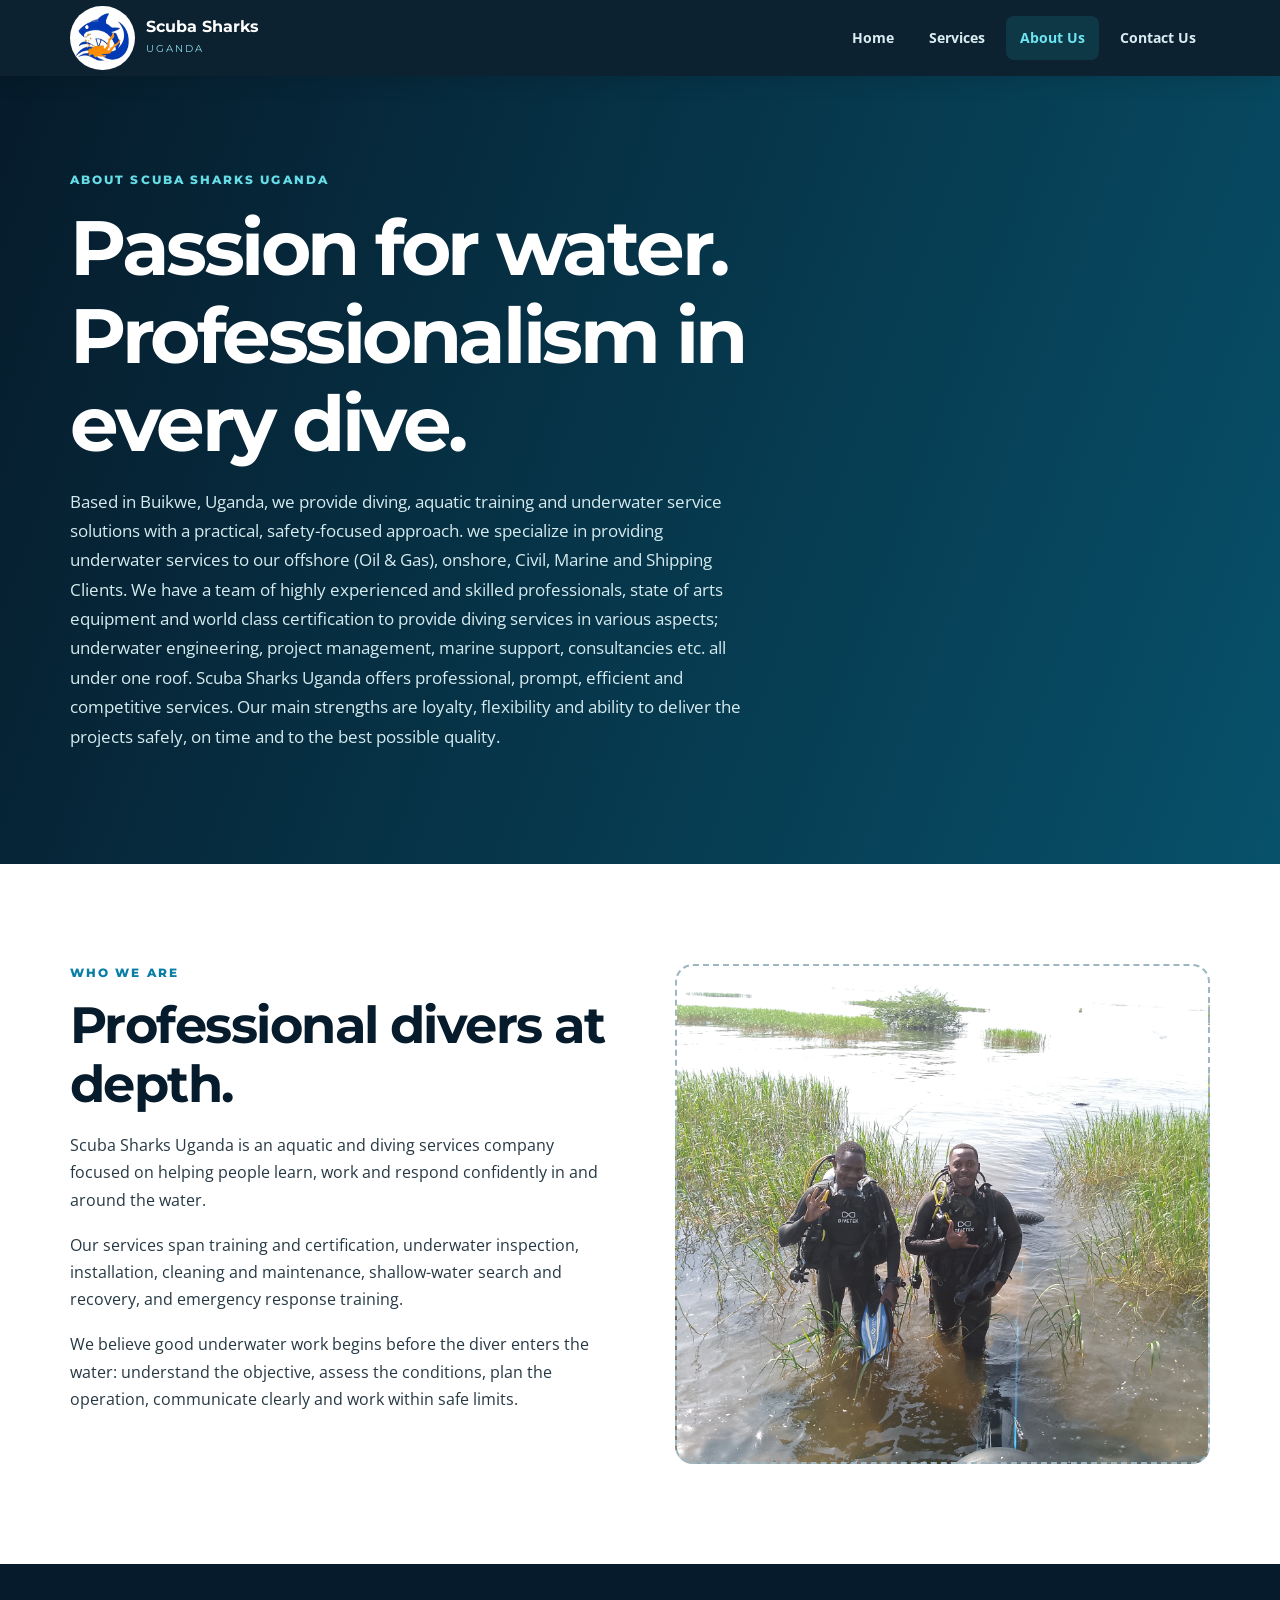
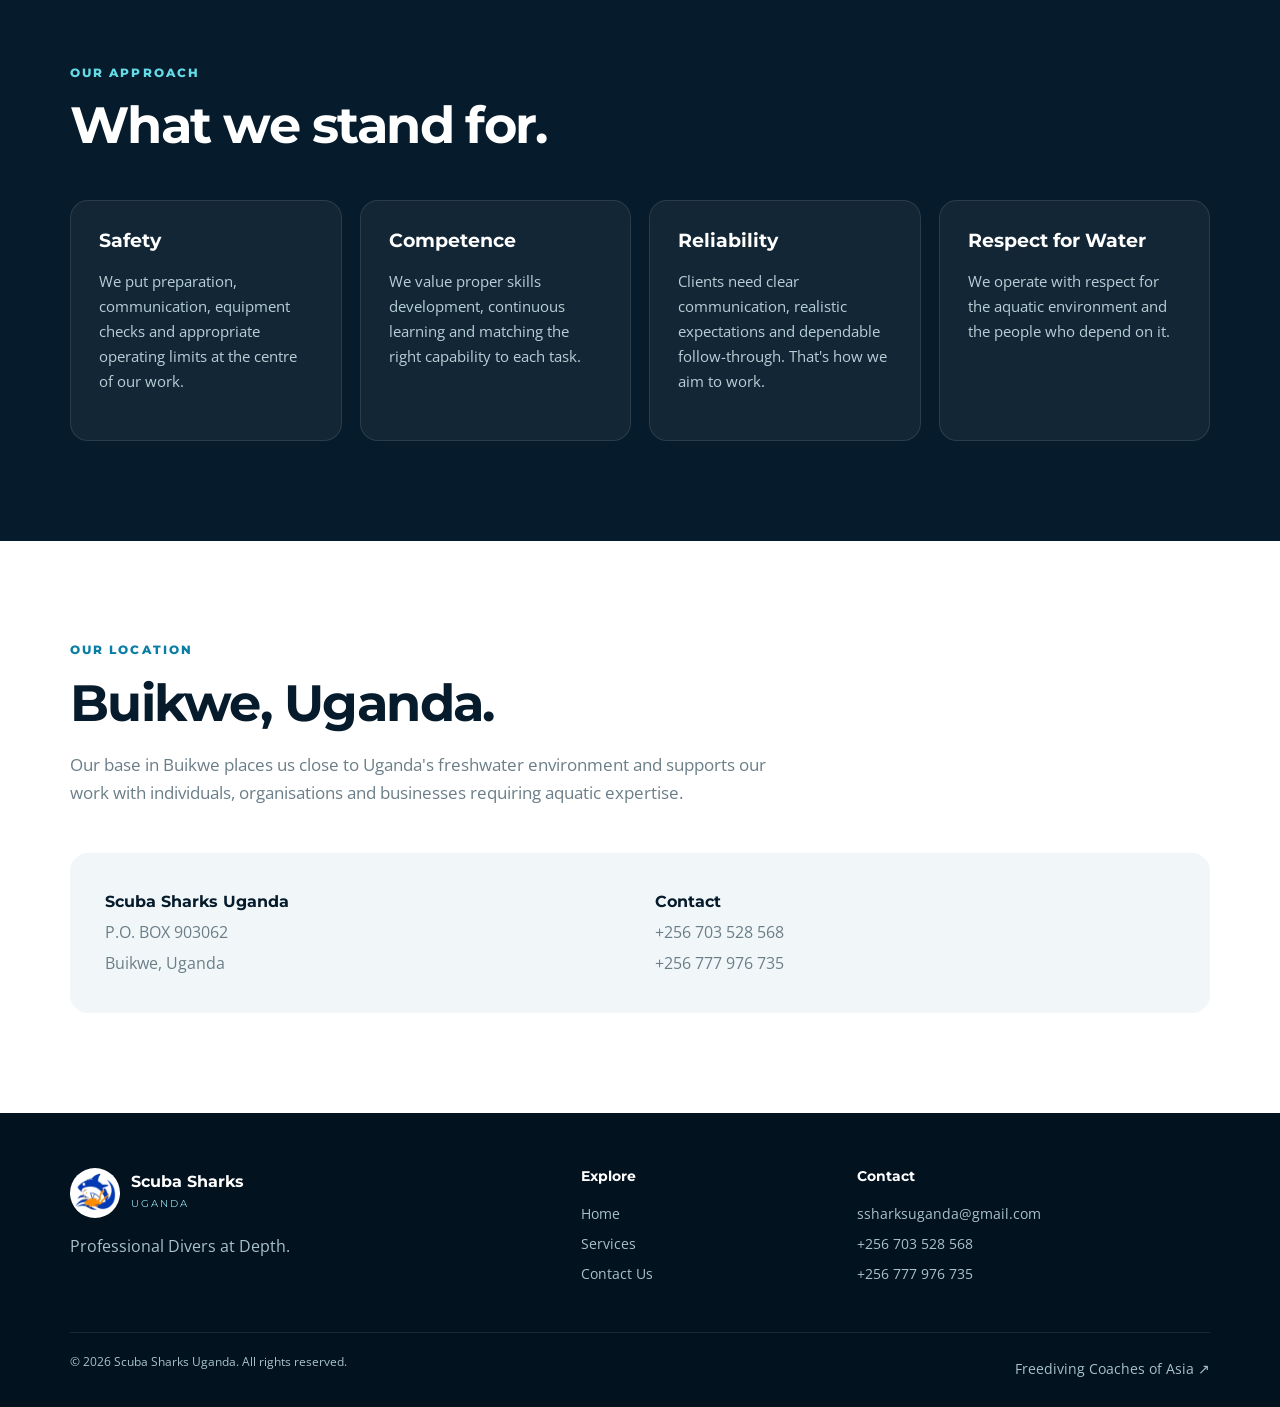
==== about.html @ f4ee9645 "Added files of SCUBA SHARKS UGANDA the New Version Imported all the files together" ====
<!DOCTYPE html>
<html lang="en">
<head>
  <meta charset="UTF-8"><meta name="viewport" content="width=device-width, initial-scale=1.0">
  <meta name="description" content="About Scuba Sharks Uganda, a diving and aquatic services company based in Buikwe, Uganda.">
  <title>About Us | Scuba Sharks Uganda</title>
  <link rel="preconnect" href="https://fonts.googleapis.com"><link rel="preconnect" href="https://fonts.gstatic.com" crossorigin>
  <link href="https://fonts.googleapis.com/css2?family=Montserrat:wght@500;600;700;800&family=Open+Sans:wght@400;600;700&display=swap" rel="stylesheet">
  <link rel="stylesheet" href="css/style.css">
</head>
<body>
<header class="site-header"><nav class="nav container"><a class="brand" href="index.html"><span class="brand-mark" style="height: 4.5em; width: 4.5em; background: white;"><img src="images/ssu_logo_001.webp" alt="SSU Logo" width="54.3em" height="54.3em"/></span><span><strong>Scuba Sharks</strong><small>UGANDA</small></span></a><button class="nav-toggle" aria-label="Open menu">☰</button><div class="nav-links"><a href="index.html">Home</a><a href="services.html">Services</a><a class="active" href="about.html">About Us</a><a href="contact.html">Contact Us</a></div></nav></header>

<main>
<section class="page-hero"><div class="container"><p class="eyebrow">ABOUT SCUBA SHARKS UGANDA</p><h1>Passion for water.<br>Professionalism in every dive.</h1><p>Based in Buikwe, Uganda, we provide diving, aquatic training and underwater service solutions with a practical, safety-focused approach. 
  we specialize in providing underwater services to our offshore (Oil & Gas), onshore, Civil, Marine and Shipping Clients. We have a team of highly experienced and skilled professionals, state of arts equipment and world class 
      certification to provide diving services in various aspects; underwater engineering, project management, marine support, consultancies etc. all under one roof. Scuba Sharks Uganda offers professional, prompt, efficient and competitive 
      services. Our main strengths are loyalty, flexibility and ability to deliver the projects safely, on time and to the best possible quality. 
</p></div></section>

<section class="section container">
  <div class="two-col about-intro">
    <div><p class="eyebrow">WHO WE ARE</p><h2>Professional divers at depth.</h2><p>Scuba Sharks Uganda is an aquatic and diving services company focused on helping people learn, work and respond confidently in and around the water.
    </p><p>Our services span training and certification, underwater inspection, installation, cleaning and maintenance, shallow-water search and recovery, and emergency response training.</p><p>We believe good underwater work begins before the diver enters the water: understand the objective, assess the conditions, plan the operation, communicate clearly and work within safe limits.</p></div>
    <div class="photo-placeholder tall" style="background-image: url(images/ssu003.webp); background-position: center; background-size: cover;"></div>
  </div>
</section>

<section class="section section-dark">
  <div class="container">
    <div class="section-heading"><p class="eyebrow">OUR APPROACH</p><h2>What we stand for.</h2></div>
    <div class="cards values">
      <article class="card dark-card"><h3>Safety</h3><p>We put preparation, communication, equipment checks and appropriate operating limits at the centre of our work.</p></article>
      <article class="card dark-card"><h3>Competence</h3><p>We value proper skills development, continuous learning and matching the right capability to each task.</p></article>
      <article class="card dark-card"><h3>Reliability</h3><p>Clients need clear communication, realistic expectations and dependable follow-through. That's how we aim to work.</p></article>
      <article class="card dark-card"><h3>Respect for Water</h3><p>We operate with respect for the aquatic environment and the people who depend on it.</p></article>
    </div>
  </div>
</section>

<section class="section container">
  <div class="section-heading"><p class="eyebrow">OUR LOCATION</p><h2>Buikwe, Uganda.</h2><p>Our base in Buikwe places us close to Uganda's freshwater environment and supports our work with individuals, organisations and businesses requiring aquatic expertise.</p></div>
  <div class="location-card"><div><strong>Scuba Sharks Uganda</strong><span>P.O. BOX 903062</span><span>Buikwe, Uganda</span></div><div><strong>Contact</strong><span>+256 703 528 568</span><span>+256 777 976 735</span></div></div>
</section>
</main>

<footer class="footer"><div class="container footer-grid"><div><a class="brand footer-brand" href="index.html"><span class="brand-mark"  style="height: 3.5em; width: 3.5em; background: white;"><img src="images/ssu_logo_001.webp" alt="SSU Logo" width="41.3em" height="41.3em"/></span><span><strong>Scuba Sharks</strong><small>UGANDA</small></span></a><p>Professional Divers at Depth.</p></div><div><h4>Explore</h4><a href="index.html">Home</a><a href="services.html">Services</a><a href="contact.html">Contact Us</a></div><div><h4>Contact</h4><a href="mailto:ssharksuganda@gmail.com">ssharksuganda@gmail.com</a><a href="tel:+256703528568">+256 703 528 568</a><a href="tel:+256777976735">+256 777 976 735</a></div></div><div class="footer-bottom container"><span>© 2026 Scuba Sharks Uganda. All rights reserved.</span><a href="https://www.fcoa.online" target="_blank" rel="noopener">Freediving Coaches of Asia ↗</a></div></footer>
<script src="js/script.js"></script>
</body>
</html>
---- css/style.css ----
:root{--navy:#061b2b;--deep:#08283d;--blue:#087ea4;--cyan:#20c4d9;--white:#fff;--mist:#f1f7f9;--text:#263843;--muted:#6b7e88;--line:#d9e5e9;--shadow:0 18px 50px rgba(4,32,48,.11);--radius:18px}
*{box-sizing:border-box}html{scroll-behavior:smooth}body{margin:0;color:var(--text);font-family:"Open Sans",Arial,sans-serif;line-height:1.7;background:#fff}h1,h2,h3,h4{font-family:Montserrat,Arial,sans-serif;line-height:1.15;color:var(--navy);margin:0 0 18px}h1{font-size:clamp(2.7rem,6vw,5.4rem);letter-spacing:-.045em}h2{font-size:clamp(2rem,4vw,3.2rem);letter-spacing:-.03em}h3{font-size:1.2rem}p{margin:0 0 18px}.container{width:min(1140px,calc(100% - 40px));margin:auto}.site-header{position:sticky;top:0;z-index:50;background:rgba(6,27,43,.97);box-shadow:0 4px 25px rgba(0,0,0,.12)}.nav{height:76px;display:flex;align-items:center;justify-content:space-between}.brand{display:flex;align-items:center;gap:11px;color:#fff;text-decoration:none;font-family:Montserrat}.brand strong,.brand small{display:block}.brand strong{font-size:1rem;line-height:1}.brand small{font-size:.62rem;letter-spacing:.2em;color:#8cd9e6;margin-top:5px}.brand-mark{width:42px;height:42px;border-radius:50%;display:grid;place-items:center;background:linear-gradient(135deg,var(--cyan),#047094);font-weight:800;font-size:.9rem}.nav-links{display:flex;gap:7px}.nav-links a{color:#d9edf2;text-decoration:none;padding:10px 14px;border-radius:8px;font-weight:700;font-size:.9rem}.nav-links a:hover,.nav-links a.active{background:rgba(32,196,217,.13);color:#6ee5f0}.nav-toggle{display:none;background:none;border:0;color:#fff;font-size:1.7rem}.hero{min-height:690px;position:relative;background:linear-gradient(90deg,rgba(3,24,38,.94),rgba(3,35,51,.66),rgba(3,35,51,.22)),url("hero.jpg") center/cover;display:flex;align-items:center}.hero-content{position:relative;color:#fff;padding:90px 0}.hero h1{color:#fff;max-width:760px}.hero h1 span{color:#65e0eb}.hero-text{font-size:1.2rem;max-width:650px;color:#d7edf1}.eyebrow{font-family:Montserrat;font-size:.72rem;font-weight:800;letter-spacing:.18em;color:var(--blue);margin-bottom:13px}.hero .eyebrow,.page-hero .eyebrow{color:#66dce7}.hero-actions{display:flex;gap:12px;flex-wrap:wrap;margin-top:28px}.btn{display:inline-flex;align-items:center;justify-content:center;min-height:48px;padding:12px 21px;border-radius:8px;text-decoration:none;font-family:Montserrat;font-weight:800;font-size:.83rem;border:2px solid transparent;cursor:pointer}.btn-primary{background:var(--cyan);color:var(--navy)}.btn-primary:hover{transform:translateY(-2px)}.btn-outline{border-color:#9ceaf0;color:#fff}.btn-outline:hover{background:#fff;color:var(--navy)}.btn-dark{background:var(--navy);color:#fff}.btn-outline-dark{border-color:var(--navy);color:var(--navy)}.trust-strip{background:var(--cyan);color:var(--navy)}.trust-grid{display:grid;grid-template-columns:repeat(4,1fr)}.trust-grid div{padding:25px 18px;border-right:1px solid rgba(0,30,45,.14)}.trust-grid div:last-child{border:0}.trust-grid strong,.trust-grid span{display:block}.trust-grid strong{font-family:Montserrat}.trust-grid span{font-size:.8rem}.section{padding:100px 0}.section-heading{max-width:730px;margin-bottom:45px}.section-heading>p:last-child{color:var(--muted);font-size:1.05rem}.cards{display:grid;grid-template-columns:repeat(4,1fr);gap:18px}.card{padding:28px;background:#fff;border:1px solid var(--line);border-radius:var(--radius);box-shadow:var(--shadow)}.card p{color:var(--muted);font-size:.92rem}.card a{color:var(--blue);font-weight:800;text-decoration:none;font-size:.85rem}.icon{width:48px;height:48px;border-radius:13px;background:#e7f8fa;color:var(--blue);display:grid;place-items:center;font-size:1.5rem;margin-bottom:22px}.image-band{padding-bottom:100px}.photo-placeholder{min-height:380px;border-radius:var(--radius);border:2px dashed #9db6bf;background:linear-gradient(135deg,#dcecef,#f5fafb);display:flex;align-items:center;justify-content:center;text-align:center;flex-direction:column;padding:30px;color:#52707b}.photo-placeholder span{font-family:Montserrat;font-weight:800;font-size:.75rem;letter-spacing:.18em;color:var(--blue)}.photo-placeholder strong{font-family:Montserrat;color:var(--navy);font-size:1.25rem;margin:8px 0}.photo-placeholder small{color:#6e858d}.photo-placeholder.tall{min-height:500px}.section-dark{background:var(--navy);color:#d3e6eb}.section-dark h2{color:#fff}.section-dark .eyebrow{color:#64dbe7}.two-col{display:grid;grid-template-columns:1fr 1fr;gap:70px;align-items:center}.check-list{display:grid;gap:12px}.check-list div{background:rgba(255,255,255,.06);border:1px solid rgba(255,255,255,.1);padding:16px 18px;border-radius:10px;color:#e4f3f5}.cta{text-align:center;max-width:780px}.cta p{color:var(--muted)}.footer{background:#03121f;color:#a8c2ca;padding:55px 0 20px}.footer .brand{margin-bottom:15px}.footer-grid{display:grid;grid-template-columns:2fr 1fr 1.5fr;gap:40px}.footer h4{color:#fff;font-size:.9rem}.footer a:not(.brand){display:block;color:#a8c2ca;text-decoration:none;margin:6px 0;font-size:.88rem}.footer a:hover{color:#64dbe7}.footer-bottom{border-top:1px solid rgba(255,255,255,.1);margin-top:40px;padding-top:18px;display:flex;justify-content:space-between;gap:20px;font-size:.78rem}.page-hero{background:linear-gradient(110deg,#061b2b,#07516a);color:#d5ebef;padding:95px 0}.page-hero h1{color:#fff;max-width:800px}.page-hero p:last-child{max-width:680px;font-size:1.08rem}.service-list{display:grid;gap:0}.service-detail{display:grid;grid-template-columns:100px 1fr;gap:35px;padding:55px 0;border-bottom:1px solid var(--line)}.service-detail:last-child{border:0}.service-detail .number{font-family:Montserrat;font-size:2rem;font-weight:800;color:#b2d5dd}.service-detail p:not(.eyebrow){color:var(--muted);max-width:800px}.service-detail ul{display:flex;flex-wrap:wrap;gap:8px 30px;padding-left:18px;color:#536a74}.service-detail li{min-width:240px}.section-light{background:var(--mist)}.info-box{background:#fff;padding:35px;border-radius:var(--radius);box-shadow:var(--shadow)}.info-box p{color:var(--muted)}.about-intro{align-items:start}.values{grid-template-columns:repeat(4,1fr)}.dark-card{background:rgba(255,255,255,.05);border-color:rgba(255,255,255,.1);box-shadow:none}.dark-card h3{color:#fff}.dark-card p{color:#b7d0d7}.location-card{display:grid;grid-template-columns:1fr 1fr;gap:30px;background:var(--mist);border-radius:var(--radius);padding:35px}.location-card div{display:grid;gap:4px}.location-card strong{font-family:Montserrat;color:var(--navy)}.location-card span{color:var(--muted)}.contact-grid{display:grid;grid-template-columns:.85fr 1.15fr;gap:70px;align-items:start}.contact-item{display:flex;gap:15px;margin:25px 0}.contact-icon{width:44px;height:44px;border-radius:10px;background:#e5f7fa;color:var(--blue);display:grid;place-items:center;flex:none}.contact-item strong,.contact-item span,.contact-item a{display:block}.contact-item strong{font-family:Montserrat;color:var(--navy);font-size:.88rem}.contact-item a,.contact-item span{color:var(--muted);text-decoration:none}.contact-form{background:var(--mist);padding:38px;border-radius:var(--radius)}label{display:block;font-family:Montserrat;font-weight:700;font-size:.78rem;color:var(--navy);margin:15px 0 7px}input,select,textarea{width:100%;padding:13px 14px;border:1px solid #cbdce1;border-radius:8px;background:#fff;font:inherit;color:var(--text)}textarea{resize:vertical}.form-note{display:block;color:var(--muted);margin-top:12px}.contact-form .btn{margin-top:20px;width:100%}
@media(max-width:900px){.cards,.values{grid-template-columns:repeat(2,1fr)}.trust-grid{grid-template-columns:repeat(2,1fr)}.two-col,.contact-grid{grid-template-columns:1fr;gap:40px}.footer-grid{grid-template-columns:1fr 1fr}.hero{min-height:620px}}
@media(max-width:680px){.container{width:min(100% - 28px,1140px)}.nav{height:68px}.nav-toggle{display:block}.nav-links{display:none;position:absolute;top:68px;left:0;right:0;background:var(--navy);padding:12px 14px 20px;flex-direction:column}.nav-links.open{display:flex}.nav-links a{padding:12px}.hero{min-height:590px}.hero-content{padding:60px 0}.cards,.values,.trust-grid,.footer-grid{grid-template-columns:1fr}.trust-grid div{border-right:0;border-bottom:1px solid rgba(0,30,45,.14)}.section{padding:70px 0}.image-band{padding-bottom:70px}.photo-placeholder{min-height:280px}.service-detail{grid-template-columns:1fr;gap:8px;padding:40px 0}.service-detail .number{font-size:1.3rem}.service-detail li{min-width:0}.footer-bottom{flex-direction:column}.location-card{grid-template-columns:1fr}.contact-form{padding:25px}}
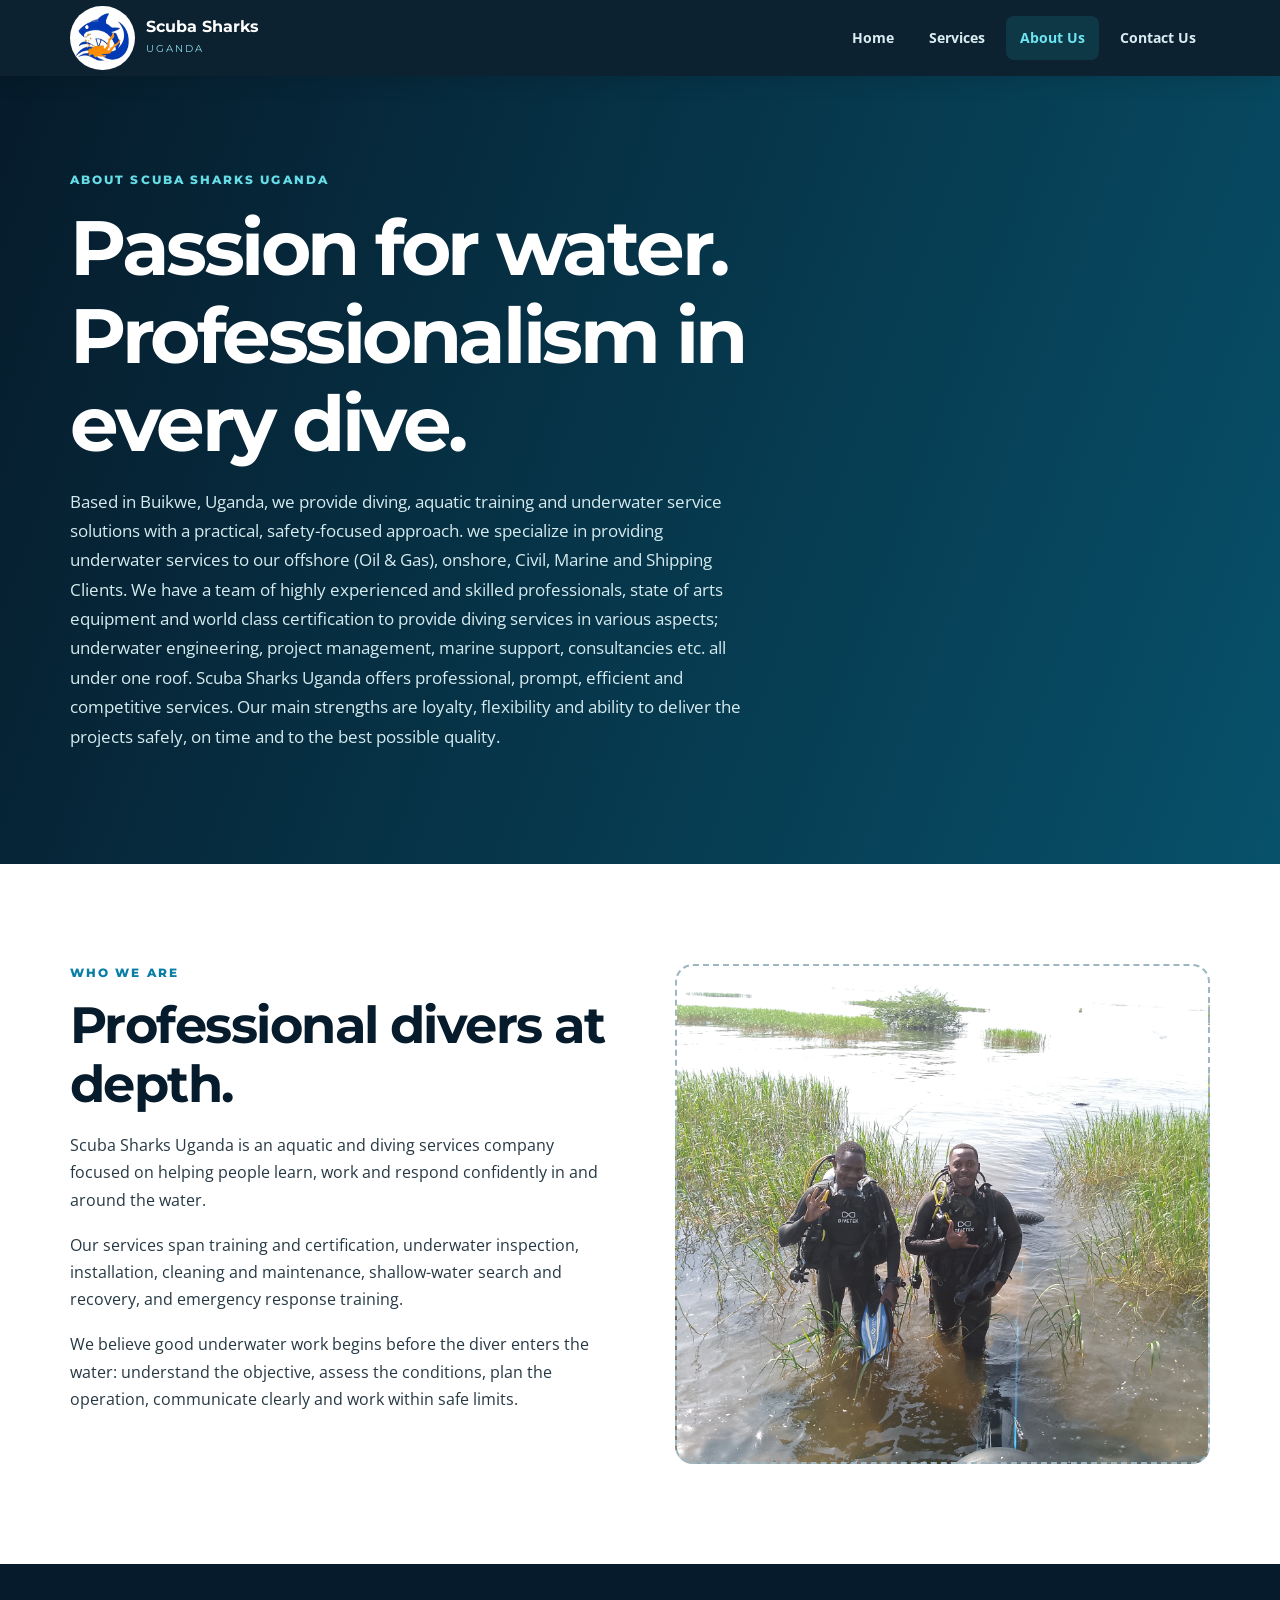
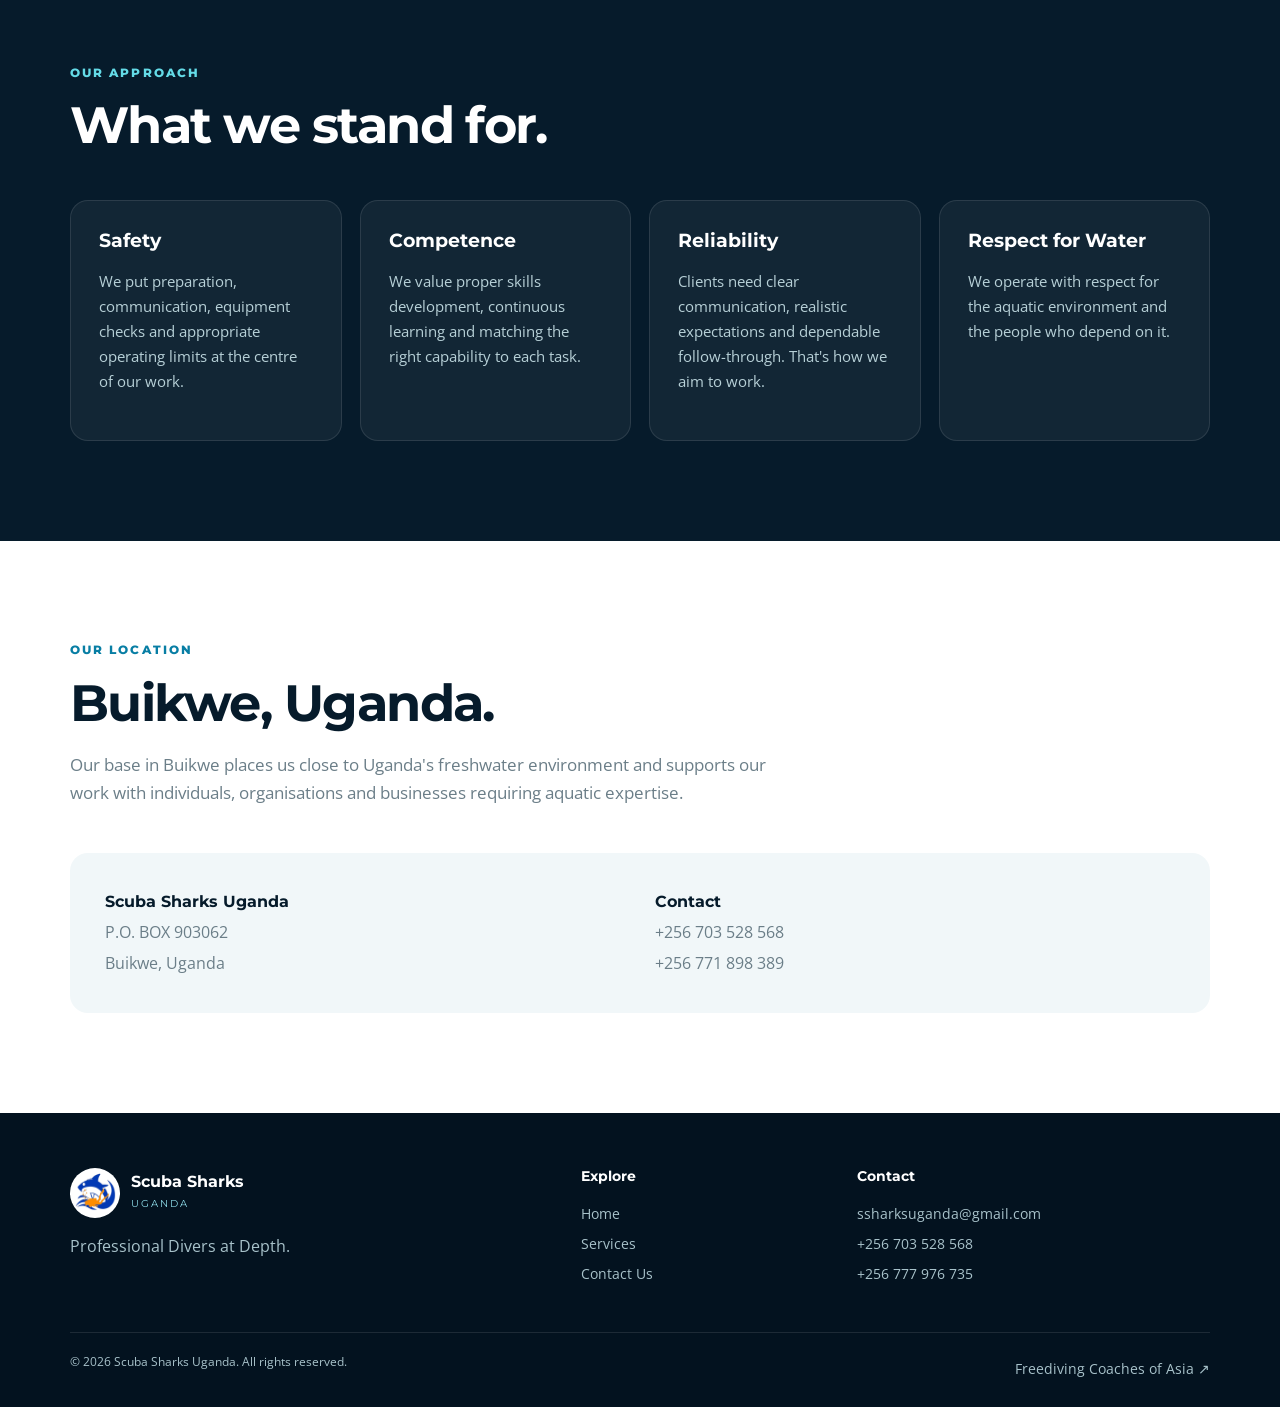
==== commit 1342eda2: "Update about.html Added primary meta and open graph (OG) tags for proper indexing" ====
--- a/about.html
+++ b/about.html
@@ -2,8 +2,20 @@
 <html lang="en">
 <head>
   <meta charset="UTF-8"><meta name="viewport" content="width=device-width, initial-scale=1.0">
-  <meta name="description" content="About Scuba Sharks Uganda, a diving and aquatic services company based in Buikwe, Uganda.">
+ 
+  <!-- Primary Meta Tags -->
   <title>About Us | Scuba Sharks Uganda</title>
+  <meta name="description" content="About Scuba Sharks Uganda, a diving and aquatics services company based in Buikwe, Uganda.">
+  <meta name="keywords" content="scuba, diving, swimming, diving Uganda, dive center Uganda, scuba sharks, diving courses Kampala, Lake Victoria diving">
+  <meta name="author" content="nkwangaozilronie@gmail.com">
+
+  <!-- Open Graph / Social Media Meta Tags -->
+  <meta property="og:type" content="website">
+  <meta property="og:title" content="About Us | Scuba Sharks Uganda">
+  <meta property="og:description" content="Diving and swimming training, underwater inspections, installations, cleaning, maintenance, search and recovery, and emergency response training in Uganda.">
+  <meta property="og:image" content="https://www.scubasharksug.com/images/ssu_logo_001.webp">
+  
+  
   <link rel="preconnect" href="https://fonts.googleapis.com"><link rel="preconnect" href="https://fonts.gstatic.com" crossorigin>
   <link href="https://fonts.googleapis.com/css2?family=Montserrat:wght@500;600;700;800&family=Open+Sans:wght@400;600;700&display=swap" rel="stylesheet">
   <link rel="stylesheet" href="css/style.css">
@@ -40,11 +52,11 @@
 
 <section class="section container">
   <div class="section-heading"><p class="eyebrow">OUR LOCATION</p><h2>Buikwe, Uganda.</h2><p>Our base in Buikwe places us close to Uganda's freshwater environment and supports our work with individuals, organisations and businesses requiring aquatic expertise.</p></div>
-  <div class="location-card"><div><strong>Scuba Sharks Uganda</strong><span>P.O. BOX 903062</span><span>Buikwe, Uganda</span></div><div><strong>Contact</strong><span>+256 703 528 568</span><span>+256 777 976 735</span></div></div>
+  <div class="location-card"><div><strong>Scuba Sharks Uganda</strong><span>P.O. BOX 903062</span><span>Buikwe, Uganda</span></div><div><strong>Contact</strong><span>+256 703 528 568</span><span>+256 771 898 389</span></div></div>
 </section>
 </main>
 
 <footer class="footer"><div class="container footer-grid"><div><a class="brand footer-brand" href="index.html"><span class="brand-mark"  style="height: 3.5em; width: 3.5em; background: white;"><img src="images/ssu_logo_001.webp" alt="SSU Logo" width="41.3em" height="41.3em"/></span><span><strong>Scuba Sharks</strong><small>UGANDA</small></span></a><p>Professional Divers at Depth.</p></div><div><h4>Explore</h4><a href="index.html">Home</a><a href="services.html">Services</a><a href="contact.html">Contact Us</a></div><div><h4>Contact</h4><a href="mailto:ssharksuganda@gmail.com">ssharksuganda@gmail.com</a><a href="tel:+256703528568">+256 703 528 568</a><a href="tel:+256777976735">+256 777 976 735</a></div></div><div class="footer-bottom container"><span>© 2026 Scuba Sharks Uganda. All rights reserved.</span><a href="https://www.fcoa.online" target="_blank" rel="noopener">Freediving Coaches of Asia ↗</a></div></footer>
 <script src="js/script.js"></script>
 </body>
-</html>+</html>
